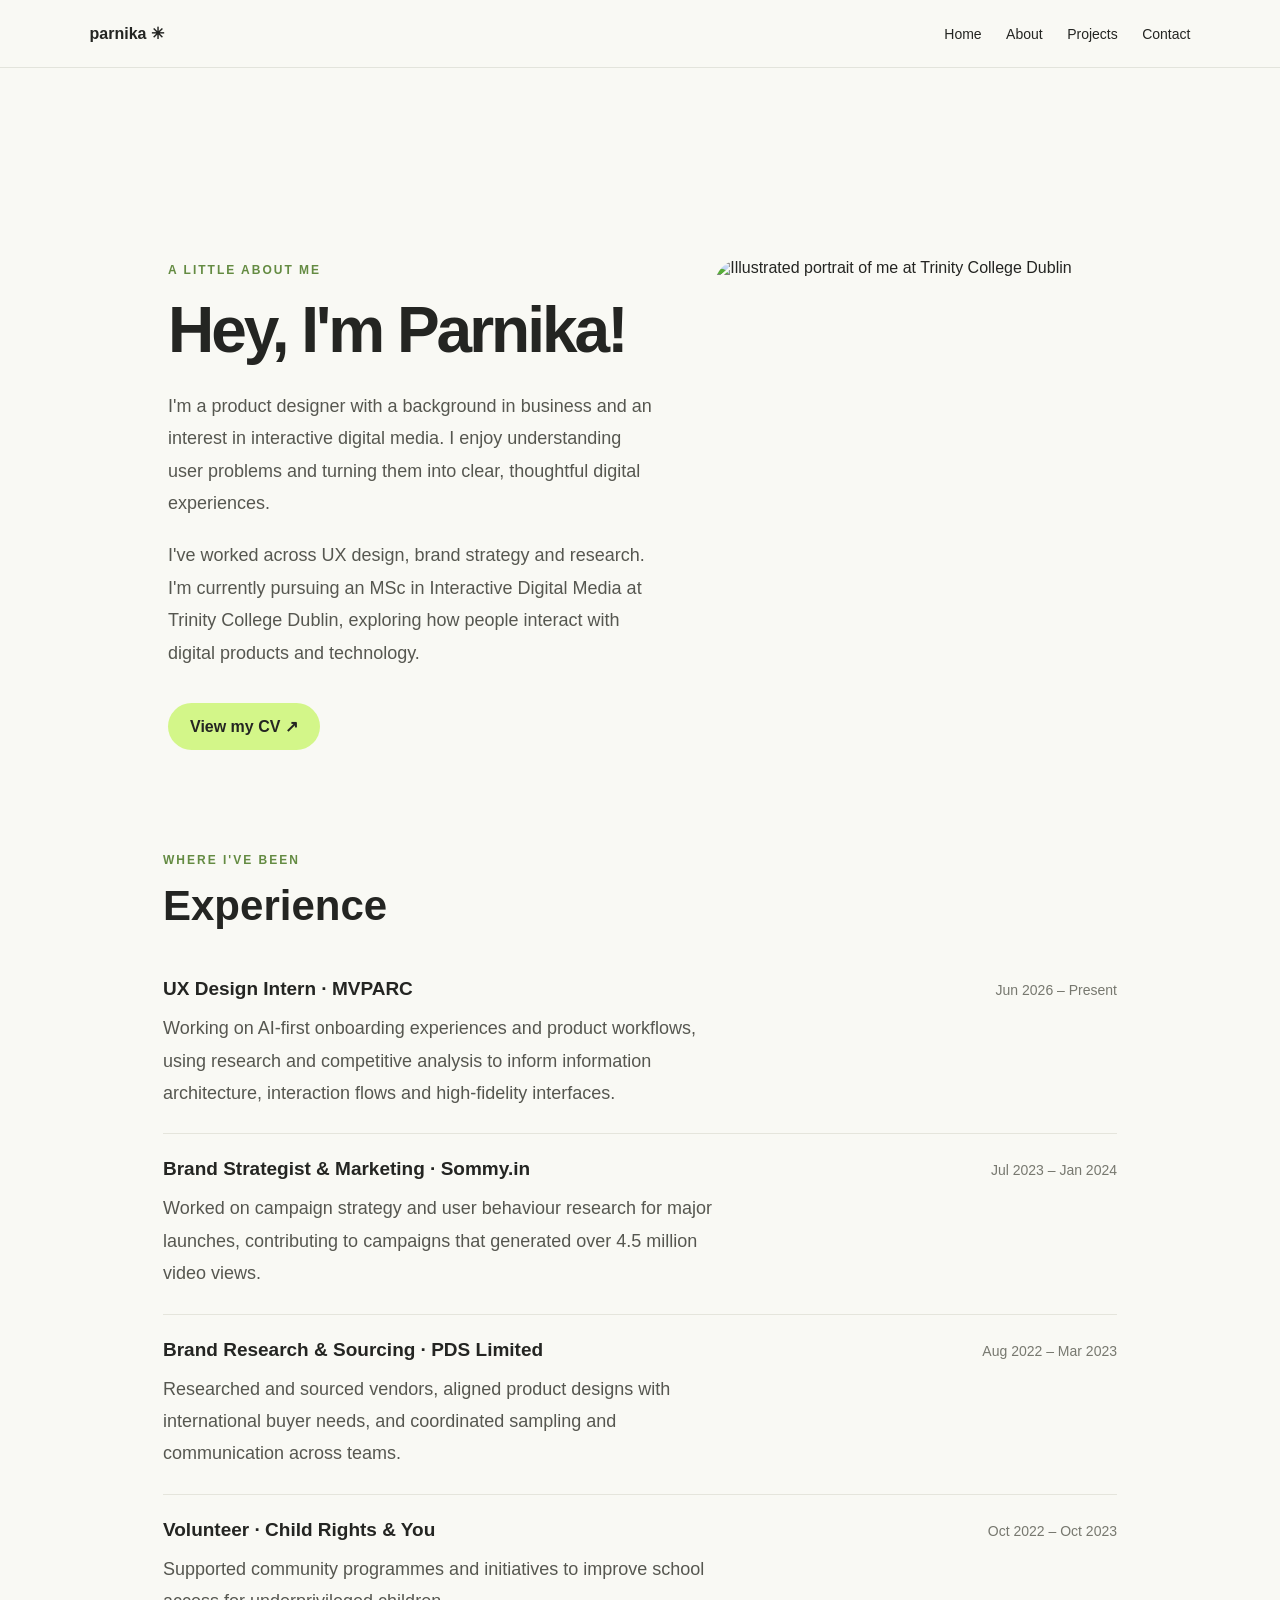
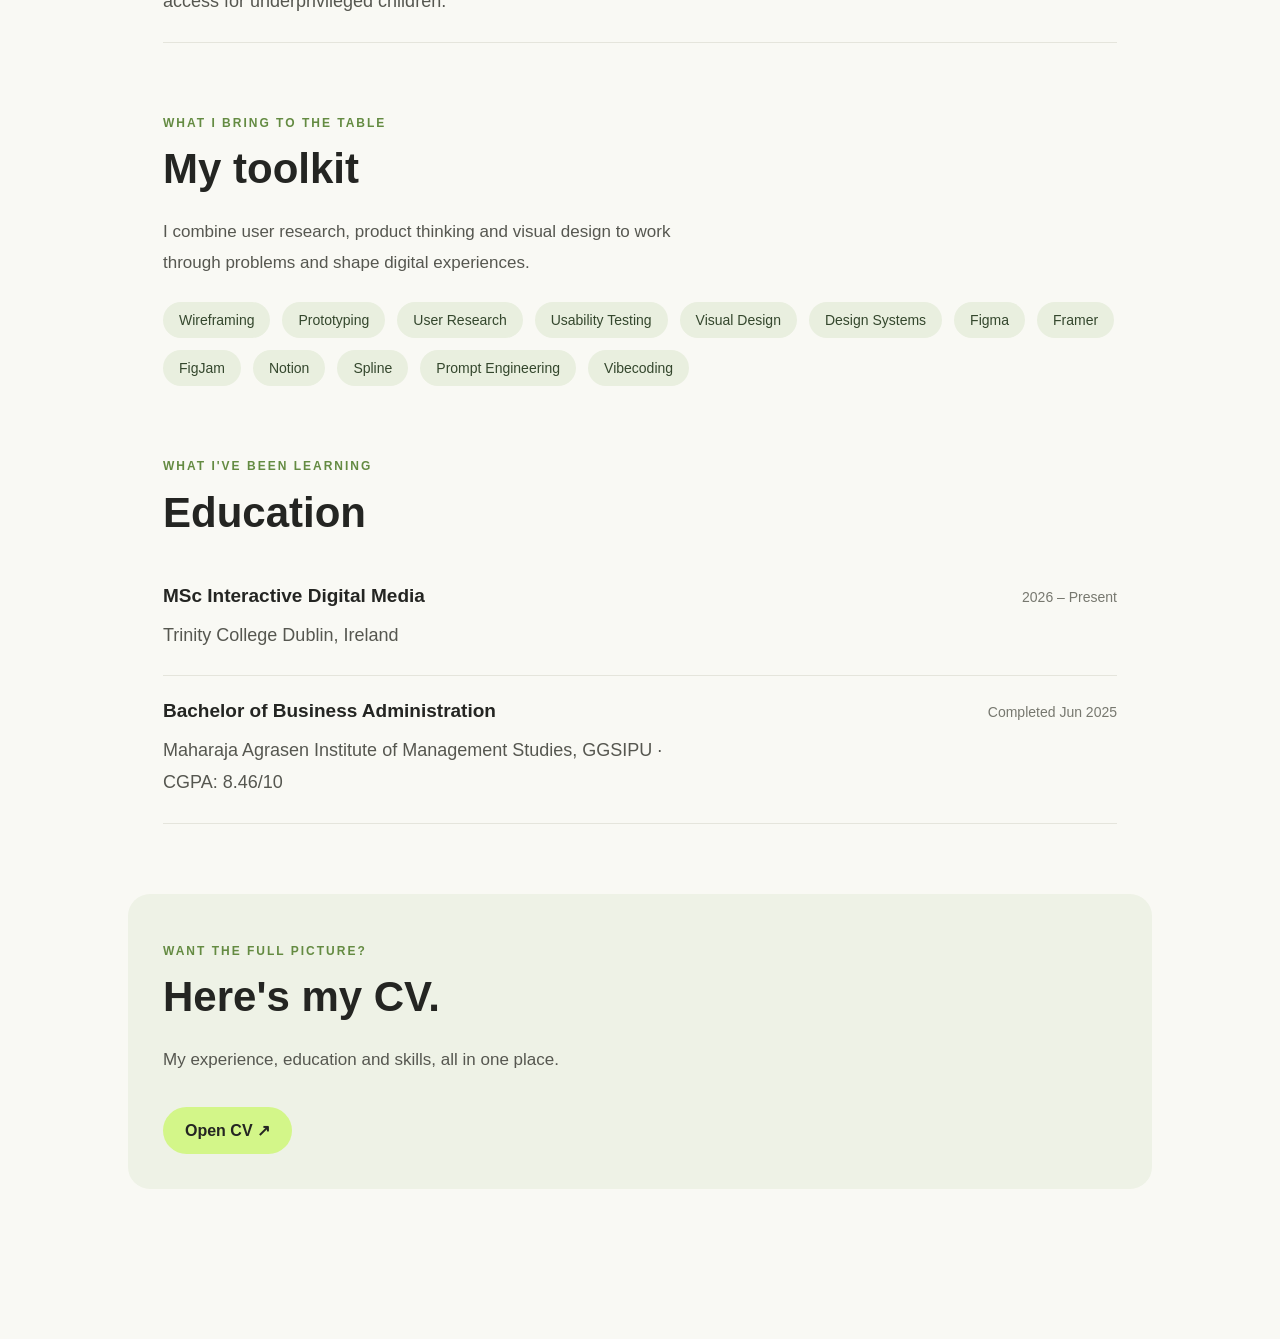
==== about.html @ 9ec77f36 "Add files via upload" ====
<!DOCTYPE html>
<html lang="en">
<head>
    <meta charset="UTF-8">
    <meta name="viewport" content="width=device-width, initial-scale=1.0">
    <title>About Me | Parnika Passi</title>
    <link rel="stylesheet" href="style.css">
</head>

<body>

    <!-- Navigation -->
    <nav>
        <strong>parnika ✳</strong>
        <div>
            <a href="index.html">Home</a>
            <a href="about.html">About</a>
            <a href="projects.html">Projects</a>
            <a href="contact.html">Contact</a>
        </div>
    </nav>

    <main>

        <!-- Introduction -->
        <section class="about-layout">

            <div class="about-text">
                <p class="eyebrow">A LITTLE ABOUT ME</p>

                <h1>Hey, I'm Parnika!</h1>

                <p>
                    I'm a product designer with a background in business
                    and an interest in interactive digital media. I enjoy
                    understanding user problems and turning them into
                    clear, thoughtful digital experiences.
                </p>

                <p>
                    I've worked across UX design, brand strategy and
                    research. I'm currently pursuing an MSc in Interactive
                    Digital Media at Trinity College Dublin, exploring how
                    people interact with digital products and technology.
                </p>

                <a class="button"
                   href="parnikacv.pdf"
                   target="_blank"
                   rel="noopener noreferrer">
                    View my CV ↗
                </a>
            </div>

            <div class="about-image">
                <img src="images/about.png"
                     alt="Illustrated portrait of me at Trinity College Dublin">
            </div>

        </section>

        <!-- Experience -->
        <section class="about-section">
            <p class="eyebrow">WHERE I'VE BEEN</p>
            <h2>Experience</h2>

            <article class="experience-item">
                <div class="experience-heading">
                    <h3>UX Design Intern · MVPARC</h3>
                    <span>Jun 2026 – Present</span>
                </div>
                <p>
                    Working on AI-first onboarding experiences and product
                    workflows, using research and competitive analysis to
                    inform information architecture, interaction flows
                    and high-fidelity interfaces.
                </p>
            </article>

            <article class="experience-item">
                <div class="experience-heading">
                    <h3>Brand Strategist &amp; Marketing · Sommy.in</h3>
                    <span>Jul 2023 – Jan 2024</span>
                </div>
                <p>
                    Worked on campaign strategy and user behaviour research
                    for major launches, contributing to campaigns that
                    generated over 4.5 million video views.
                </p>
            </article>

            <article class="experience-item">
                <div class="experience-heading">
                    <h3>Brand Research &amp; Sourcing · PDS Limited</h3>
                    <span>Aug 2022 – Mar 2023</span>
                </div>
                <p>
                    Researched and sourced vendors, aligned product designs
                    with international buyer needs, and coordinated
                    sampling and communication across teams.
                </p>
            </article>

            <article class="experience-item">
                <div class="experience-heading">
                    <h3>Volunteer · Child Rights &amp; You</h3>
                    <span>Oct 2022 – Oct 2023</span>
                </div>
                <p>
                    Supported community programmes and initiatives
                    to improve school access for underprivileged children.
                </p>
            </article>
        </section>

        <!-- Skills -->
        <section class="about-section">
            <p class="eyebrow">WHAT I BRING TO THE TABLE</p>
            <h2>My toolkit</h2>

            <p>
                I combine user research, product thinking and visual design
                to work through problems and shape digital experiences.
            </p>

            <div class="skill-list">
                <span>Wireframing</span>
                <span>Prototyping</span>
                <span>User Research</span>
                <span>Usability Testing</span>
                <span>Visual Design</span>
                <span>Design Systems</span>
                <span>Figma</span>
                <span>Framer</span>
                <span>FigJam</span>
                <span>Notion</span>
                <span>Spline</span>
                <span>Prompt Engineering</span>
                <span>Vibecoding</span>
            </div>
        </section>

        <!-- Education -->
        <section class="about-section">
            <p class="eyebrow">WHAT I'VE BEEN LEARNING</p>
            <h2>Education</h2>

            <article class="experience-item">
                <div class="experience-heading">
                    <h3>MSc Interactive Digital Media</h3>
                    <span>2026 – Present</span>
                </div>
                <p>Trinity College Dublin, Ireland</p>
            </article>

            <article class="experience-item">
                <div class="experience-heading">
                    <h3>Bachelor of Business Administration</h3>
                    <span>Completed Jun 2025</span>
                </div>
                <p>
                    Maharaja Agrasen Institute of Management Studies,
                    GGSIPU · CGPA: 8.46/10
                </p>
            </article>
        </section>

        <!-- CV -->
        <section class="resume-section">
            <p class="eyebrow">WANT THE FULL PICTURE?</p>
            <h2>Here's my CV.</h2>
            <p>
                My experience, education and skills, all in one place.
            </p>

            <a class="button"
               href="parnikacv.pdf"
               target="_blank"
               rel="noopener noreferrer">
                Open CV ↗
            </a>

        
        </section>

    </main>

</body>
</html>
---- style.css ----
/* My portfolio's colours and basic styling */

body {
    margin: 0;
    background-color: #F9F9F4;
    color: #242522;
    font-family: Arial, sans-serif;
}

/* The navigation bar at the top */

nav {
    display: flex;
    justify-content: space-between;
    align-items: center;
    padding: 24px 7%;
    border-bottom: 1px solid #E3E4DC;
}

nav a {
    color: #242522;
    text-decoration: none;
    margin-left: 20px;
    font-size: 14px;
}

/* The main introduction */

main {
    padding: 80px 10%;
}

h1 {
    font-size: 64px;
    line-height: 1.1;
    letter-spacing: -3px;
}

h1 span {
    color: #648B42;
}

p {
    font-size: 18px;
    line-height: 1.7;
    max-width: 550px;
}

/* Make links feel like buttons when hovered */

a:hover {
    color: #648B42;
}
/* Homepage layout */
.hero {
    display: grid;
    grid-template-columns: 1.2fr 0.8fr;
    align-items: center;
    gap: 30px;
    min-height: 520px;
    padding: 35px 0;
}

.hero-text {
    position: relative;
    z-index: 1;
}

.hero h1 {
    font-size: clamp(42px, 5.5vw, 70px);
    letter-spacing: -3px;
    margin: 18px 0;
}

.hero h1 span {
    color: #648B42;
}

.eyebrow {
    font-size: 12px;
    font-weight: bold;
    letter-spacing: 2px;
    color: #648B42;
}

.intro {
    font-size: 17px;
    color: #62645D;
}

.button {
    display: inline-block;
    margin-top: 14px;
    padding: 14px 22px;
    border-radius: 30px;
    background: #D3F689;
    color: #242522;
    font-weight: bold;
    text-decoration: none;
    transition: transform 0.25s ease,
                background-color 0.25s ease;
}

.button:hover {
    transform: translateY(-4px) rotate(-2deg);
    background-color: #BDEB70;
}

.little-note {
    font-size: 13px;
    color: #77796F;
    margin-top: 22px;
}

/* Character and decorative drawings */
.character-area {
    position: relative;
    min-height: 390px;
    display: flex;
    flex-direction: column;
    align-items: center;
    justify-content: center;
    background-color: #F6D9E8;
    border-radius: 48% 48% 35% 35%;
}

.character {
    display: block;
    width: 78%;
    max-width: 300px;
    height: auto;
    position: relative;
    z-index: 1;

    /* Blend the white background into the pink shape */
    mix-blend-mode: multiply;

    animation: character-float 3s ease-in-out infinite;
}

.doodle {
    position: absolute;
    z-index: 2;
    font-size: 40px;
    color: #648B42;
}

.star-one {
    top: 22px;
    left: 20px;
    animation: doodle-wiggle 4s ease-in-out infinite;
}

.star-two {
    top: 70px;
    right: 12px;
    color: #D78DAD;
    animation: doodle-wiggle 3s ease-in-out infinite reverse;
}

.heart {
    bottom: 70px;
    left: 15px;
    font-size: 52px;
    color: #D78DAD;
}

.character-caption {
    display: flex;
    flex-direction: column;
    align-items: center;
    position: relative;
    z-index: 2;
    margin-top: -5px;
    transform: rotate(-3deg);
}

.character-caption span:first-child {
    background: white;
    padding: 5px 15px;
    border-radius: 20px;
    font-weight: bold;
}

.character-caption span:last-child {
    font-size: 11px;
    margin-top: 5px;
}

/* Introduction to the projects section */
.work-intro {
    margin-top: 60px;
    padding: 45px 0 20px;
    border-top: 1px solid #E3E4DC;
}

.work-intro h2 {
    font-size: clamp(30px, 4vw, 46px);
    letter-spacing: -1.5px;
}

.work-intro p:last-child {
    color: #62645D;
}

/* CSS animations: no JavaScript needed */
@keyframes character-float {
    0%, 100% {
        transform: translateY(0);
    }

    50% {
        transform: translateY(-10px);
    }
}

@keyframes doodle-wiggle {
    0%, 100% {
        transform: rotate(-8deg) scale(1);
    }

    50% {
        transform: rotate(12deg) scale(1.12);
    }
}

/* Make the layout fit smaller screens */
@media (max-width: 700px) {
    .hero {
        grid-template-columns: 1fr;
        gap: 25px;
        padding-top: 30px;
    }

    .hero h1 {
        font-size: 46px;
    }

    .character-area {
        min-height: 330px;
    }

    .character {
        max-width: 270px;
    }

    .work-intro {
        margin-top: 35px;
    }
}

/* Respect visitors who prefer reduced motion */
@media (prefers-reduced-motion: reduce) {
    .character,
    .doodle {
        animation: none;
    }
}

/* PROJECT SECTIONS */

.projects-section {
    max-width: 1200px;
    margin: 80px auto;
    padding: 30px 40px;
}

.projects-section > h2 {
    font-size: 36px;
    margin-bottom: 32px;
    letter-spacing: -1px;
}

.project-grid {
    display: grid;
    grid-template-columns: repeat(2, minmax(0, 1fr));
    gap: 32px;
}

.project-card {
    min-width: 0;
    overflow: hidden;
    background: #ffffff;
    border: 1px solid #e8e7df;
    border-radius: 24px;
    transition: transform 0.2s ease, box-shadow 0.2s ease;
}

.project-card:hover {
    transform: translateY(-4px);
    box-shadow: 0 12px 30px rgba(36, 37, 34, 0.08);
}

/* COLOURFUL PROJECT ARTWORK */

.project-art {
    min-height: 190px;
    padding: 24px;
    display: flex;
    align-items: center;
    justify-content: space-between;
    position: relative;
    overflow: hidden;
    border-radius: 20px;
    font-size: 24px;
}

.bawarchi .project-art {
    background: #e6f0d8;
}

.browser .project-art {
    background: #e4ddf5;
}

.zepto .project-art {
    background: #dce9fb;
}

.personality .project-art {
    background: #f8dfe9;
}

.food-project .project-art {
    background: #f8e9cf;
}

.project-number {
    position: absolute;
    top: 18px;
    left: 20px;
    font-size: 15px;
    font-weight: 700;
}

.project-emoji,
.project-mascot,
.shopping-bag,
.quiz-shapes,
.food-plate {
    font-size: 48px;
}

.project-mascot {
    font-size: 58px;
}

.browser-window {
    background: #ffffff;
    padding: 28px;
    border-radius: 14px;
    font-size: 18px;
    line-height: 1.5;
    font-weight: 700;
    box-shadow: 0 5px 18px rgba(0, 0, 0, 0.06);
}

.zepto-label {
    background: #ffffff;
    color: #5b2c91;
    padding: 8px 14px;
    border-radius: 20px;
    font-size: 15px;
    font-weight: 700;
}

.quiz-shapes {
    letter-spacing: 6px;
}

.food-plate {
    background: #ffffff;
    width: 110px;
    height: 110px;
    border-radius: 50%;
    display: flex;
    justify-content: center;
    align-items: center;
    font-size: 26px;
    font-weight: 800;
}

/* PROJECT TEXT */

.project-info {
    padding: 26px;
}

.project-info .eyebrow {
    color: #648b46;
    font-size: 12px;
    font-weight: 800;
    letter-spacing: 1.5px;
    margin-bottom: 12px;
}

.project-info h3 {
    font-size: 24px;
    line-height: 1.3;
    margin: 0 0 14px;
}

.project-info > p:not(.eyebrow) {
    font-size: 16px;
    line-height: 1.7;
    color: #565750;
    margin: 0 0 22px;
}

.project-link {
    display: inline-block;
    background: #4caf57;
    color: #ffffff;
    text-decoration: none;
    padding: 11px 17px;
    border-radius: 24px;
    font-size: 14px;
    font-weight: 700;
    transition: background 0.2s ease;
}

.project-link:hover {
    background: #347f3d;
}

/* MOBILE LAYOUT */

@media (max-width: 700px) {
    .projects-section {
        margin: 40px auto;
        padding: 20px;
    }

    .project-grid {
        grid-template-columns: 1fr;
        gap: 24px;
    }

    .projects-section > h2 {
        font-size: 30px;
    }

    .project-art {
        min-height: 160px;
    }
}
/* Project mockups fill the artwork area */

.project-art {
    height: 250px;
    padding: 0;
    overflow: hidden;
    position: relative;
}

.project-art img {
    display: block;
    width: 100%;
    height: 100%;
    object-fit: cover;
    object-position: center;
    border-radius: inherit;
}
/* Other website pages */

.page-content {
    max-width: 850px;
    margin: 80px auto;
    padding: 30px;
}

.page-content h1 {
    font-size: clamp(40px, 6vw, 64px);
    margin: 15px 0 24px;
}

.page-content > p:not(.eyebrow) {
    font-size: 18px;
    line-height: 1.8;
    color: #565750;
    margin-bottom: 20px;
}
/* About page layout */

.about-layout {
    max-width: 1150px;
    margin: 70px auto;
    padding: 30px 40px;
    display: grid;
    grid-template-columns: 1.1fr 0.9fr;
    gap: 60px;
    align-items: center;
}

.about-text h1 {
    font-size: clamp(40px, 5vw, 64px);
    line-height: 1.1;
    margin: 15px 0 24px;
}

.about-text > p:not(.eyebrow) {
    font-size: 18px;
    line-height: 1.8;
    color: #565750;
    margin-bottom: 20px;
}

.about-image img {
    display: block;
    width: 100%;
    height: 480px;
    object-fit: cover;
    object-position: center;
    border-radius: 28px;
}

/* About page on smaller screens */

@media (max-width: 700px) {
    .about-layout {
        grid-template-columns: 1fr;
        gap: 30px;
        margin: 35px auto;
        padding: 20px;
    }

    .about-image img {
        height: auto;
        max-height: 480px;
    }
}
/* Contact page layout */

.contact-content {
    max-width: 850px;
    margin: 80px auto;
    padding: 30px;
}

.contact-content h1 {
    font-size: clamp(40px, 6vw, 64px);
    line-height: 1.1;
    margin: 16px 0 24px;
}

.contact-content > p:not(.eyebrow) {
    font-size: 18px;
    line-height: 1.8;
    color: #565750;
    max-width: 650px;
}

.contact-details {
    display: grid;
    gap: 20px;
    margin-top: 36px;
}

.contact-item {
    padding: 24px;
    background: #ffffff;
    border: 1px solid #e8e7df;
    border-radius: 18px;
}

.contact-item .eyebrow {
    margin-bottom: 12px;
}

.contact-item > p:not(.eyebrow) {
    color: #565750;
    font-size: 16px;
    line-height: 1.7;
    margin-bottom: 0;
}

.contact-item > a {
    color: #347f3d;
    font-size: 18px;
    font-weight: 700;
    text-decoration: none;
    overflow-wrap: anywhere;
}

.contact-links {
    display: flex;
    flex-wrap: wrap;
    gap: 12px;
    margin-top: 18px;
}

.contact-links a {
    display: inline-block;
    padding: 11px 20px;
    border-radius: 24px;
    background: #4CAF57;
    color: #ffffff;
    font-size: 14px;
    font-weight: 700;
    text-decoration: none;
}

.contact-links a:hover {
    background: #347f3d;
}

.contact-signoff {
    margin-top: 40px;
    color: #77786f;
    font-size: 14px !important;
}

@media (max-width: 700px) {
    .contact-content {
        margin: 40px auto;
        padding: 20px;
    }

    .contact-item {
        padding: 20px;
    }
}
/* ABOUT PAGE SECTIONS */

.about-section {
    max-width: 1070px;
    margin: 70px auto;
    padding: 0 35px;
}

.about-section h2,
.resume-section h2 {
    font-size: clamp(30px, 4vw, 42px);
    margin: 12px 0 24px;
}

.about-section > p:not(.eyebrow),
.resume-section > p:not(.eyebrow) {
    color: #565750;
    line-height: 1.8;
    font-size: 17px;
}

/* EXPERIENCE AND EDUCATION */

.experience-item {
    padding: 24px 0;
    border-bottom: 1px solid #e5e5dc;
}

.experience-heading {
    display: flex;
    justify-content: space-between;
    align-items: baseline;
    gap: 20px;
}

.experience-heading h3 {
    font-size: 19px;
    margin: 0;
}

.experience-heading span {
    font-size: 14px;
    color: #77786f;
    white-space: nowrap;
}

.experience-item > p {
    color: #565750;
    line-height: 1.8;
    margin: 12px 0 0;
}

/* SKILLS */

.skill-list {
    display: flex;
    flex-wrap: wrap;
    gap: 12px;
    margin-top: 24px;
}

.skill-list span {
    background: #e9efdf;
    color: #34472d;
    border-radius: 24px;
    padding: 10px 16px;
    font-size: 14px;
}

/* CV SECTION */

.resume-section {
    max-width: 1000px;
    margin: 70px auto;
    padding: 35px;
    background: #eef2e6;
    border-radius: 22px;
}

.resume-section > a {
    display: inline-block;
    margin: 14px 18px 0 0;
}

.resume-section > a:not(.button) {
    color: #347f3d;
    font-weight: 700;
}

/* MOBILE RESPONSIVENESS */

@media (max-width: 700px) {
    .about-section {
        margin: 45px auto;
        padding: 0 22px;
    }

    .experience-heading {
        display: block;
    }

    .experience-heading span {
        display: block;
        margin-top: 8px;
    }

    .resume-section {
        margin: 45px 20px;
        padding: 24px;
    }
}

/* Link to the full projects page */

.projects-more {
    text-align: center;
    margin: 35px 0;
}

.projects-more a {
    color: #347f3d;
    font-weight: 700;
    text-decoration: none;
}

.projects-more a:hover {
    text-decoration: underline;
}
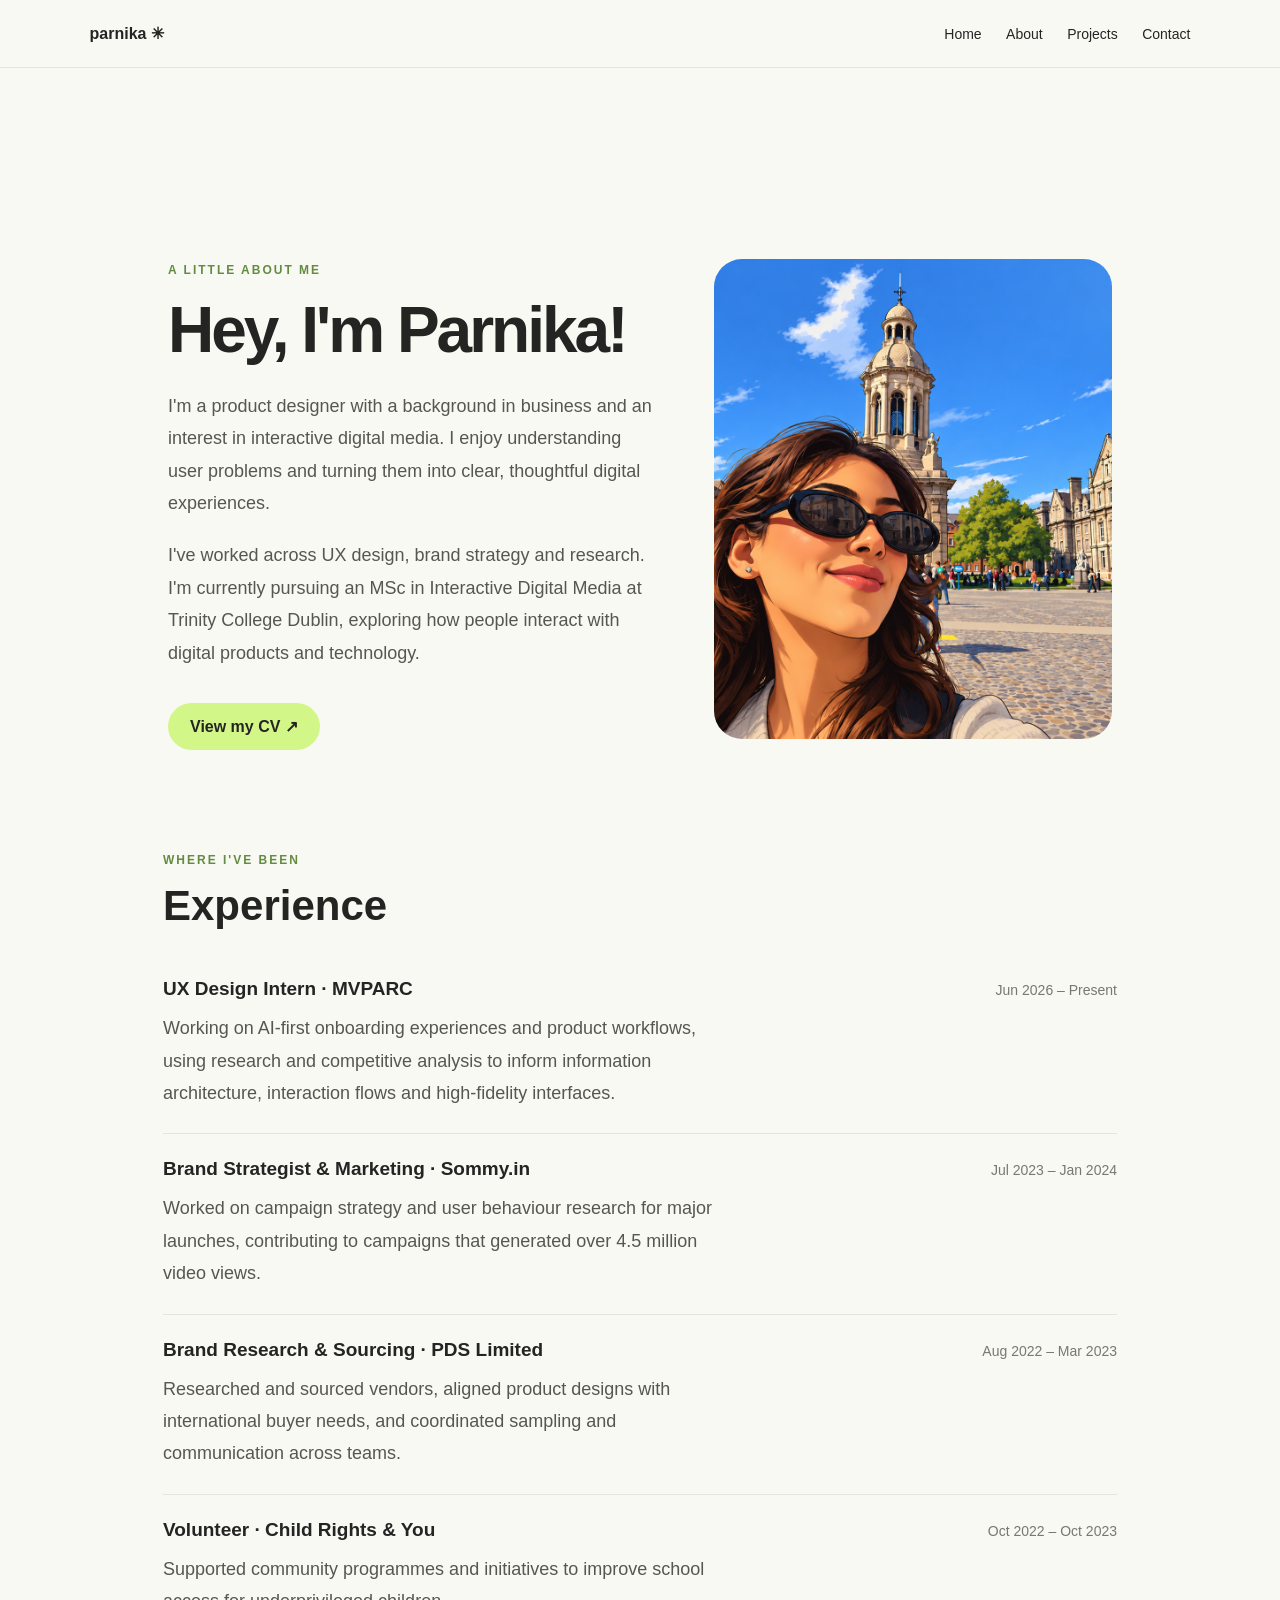
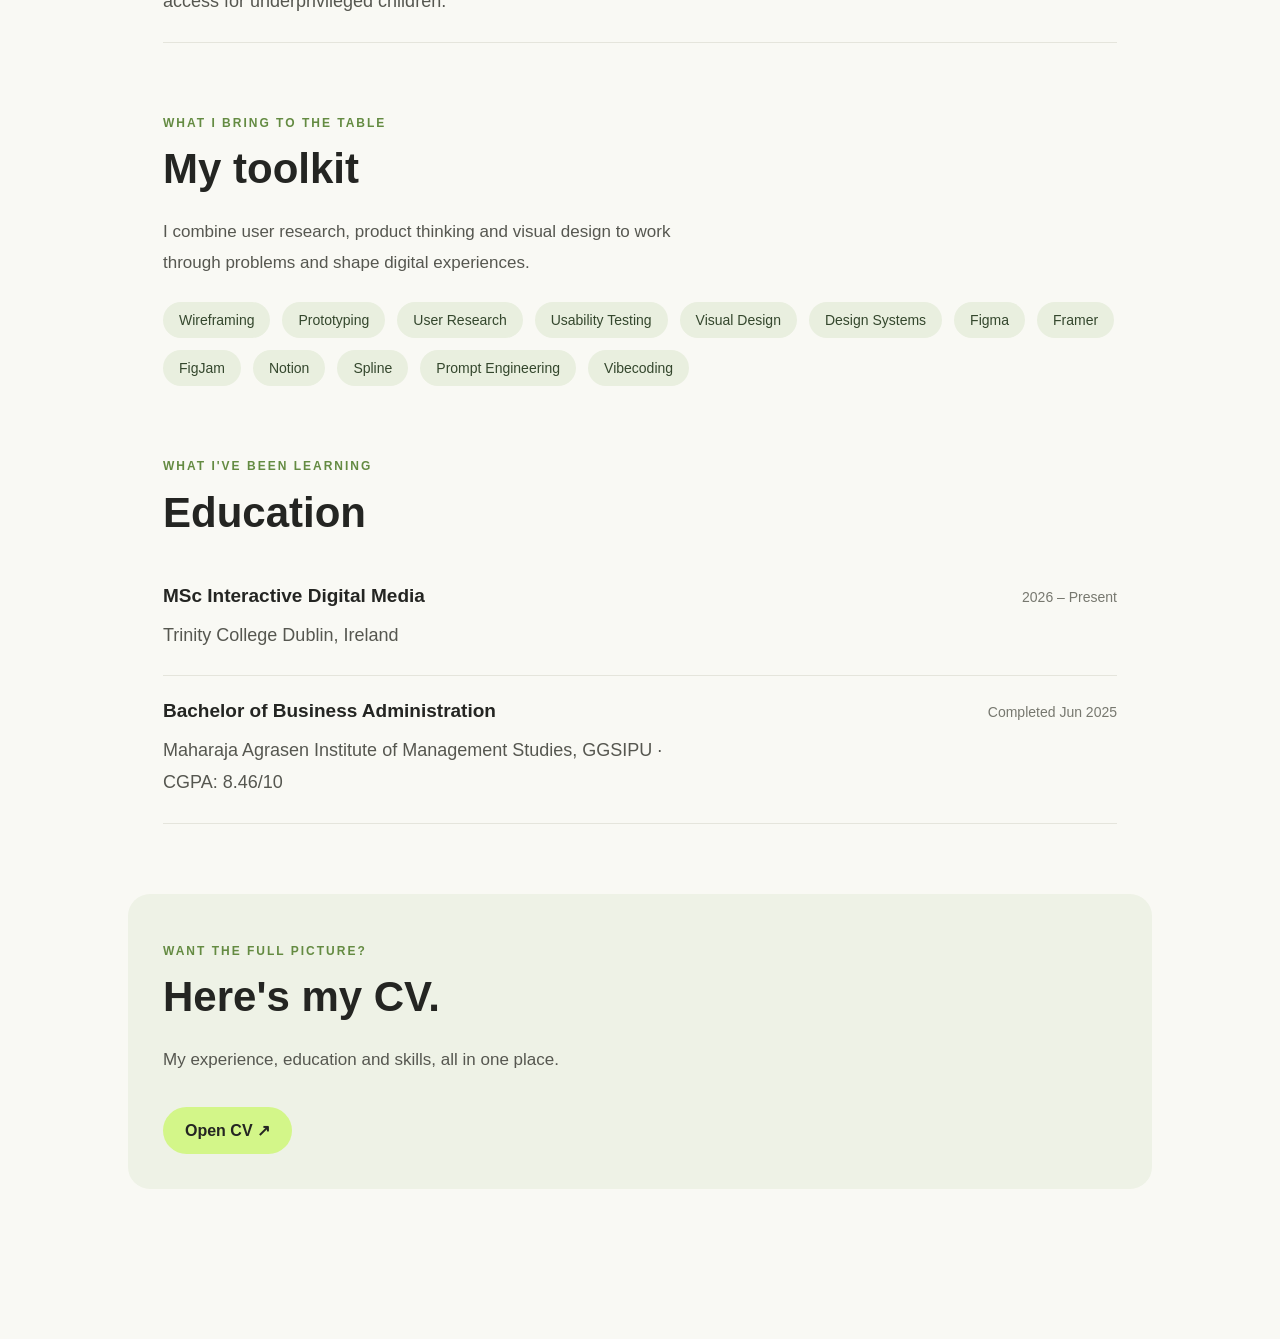
==== commit 9ba1105a: "Remove comment sections from about.html Removed comment sections for Navigation, Introduction, Exper" ====
--- a/about.html
+++ b/about.html
@@ -9,7 +9,6 @@
 
 <body>
 
-    <!-- Navigation -->
     <nav>
         <strong>parnika ✳</strong>
         <div>
@@ -22,7 +21,6 @@
 
     <main>
 
-        <!-- Introduction -->
         <section class="about-layout">
 
             <div class="about-text">
@@ -59,7 +57,6 @@
 
         </section>
 
-        <!-- Experience -->
         <section class="about-section">
             <p class="eyebrow">WHERE I'VE BEEN</p>
             <h2>Experience</h2>
@@ -113,7 +110,6 @@
             </article>
         </section>
 
-        <!-- Skills -->
         <section class="about-section">
             <p class="eyebrow">WHAT I BRING TO THE TABLE</p>
             <h2>My toolkit</h2>
@@ -140,7 +136,6 @@
             </div>
         </section>
 
-        <!-- Education -->
         <section class="about-section">
             <p class="eyebrow">WHAT I'VE BEEN LEARNING</p>
             <h2>Education</h2>
@@ -165,7 +160,6 @@
             </article>
         </section>
 
-        <!-- CV -->
         <section class="resume-section">
             <p class="eyebrow">WANT THE FULL PICTURE?</p>
             <h2>Here's my CV.</h2>
@@ -186,4 +180,4 @@
     </main>
 
 </body>
-</html>+</html>
